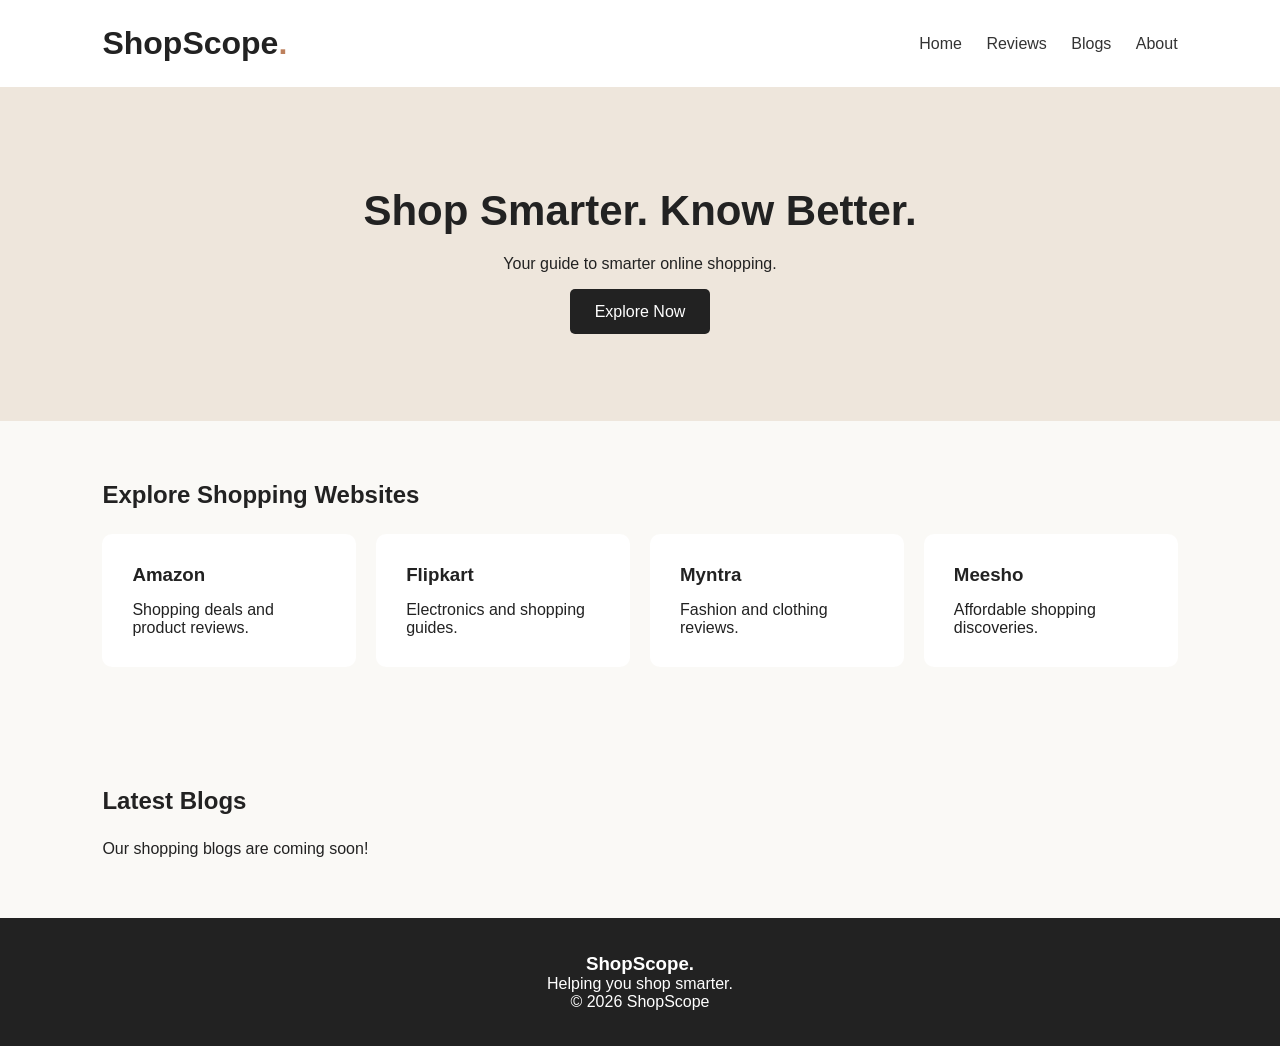
==== index.html @ 6e8a5ea9 "Add files via upload" ====
<!DOCTYPE html>
<html lang="en">
<head>
    <meta charset="UTF-8">
    <meta name="viewport" content="width=device-width, initial-scale=1.0">
    <title>ShopScope - Shop Smarter</title>
    <link rel="stylesheet" href="style.css">
</head>
<body>

    <header>
        <h1>ShopScope<span>.</span></h1>
        <nav>
            <a href="#">Home</a>
            <a href="#reviews">Reviews</a>
            <a href="#blogs">Blogs</a>
            <a href="#about">About</a>
        </nav>
    </header>

    <section class="hero">
        <h2>Shop Smarter. Know Better.</h2>
        <p>Your guide to smarter online shopping.</p>
        <a href="#reviews" class="btn">Explore Now</a>
    </section>

    <section id="reviews">
        <h2>Explore Shopping Websites</h2>

        <div class="cards">
            <div class="card">
                <h3>Amazon</h3>
                <p>Shopping deals and product reviews.</p>
            </div>

            <div class="card">
                <h3>Flipkart</h3>
                <p>Electronics and shopping guides.</p>
            </div>

            <div class="card">
                <h3>Myntra</h3>
                <p>Fashion and clothing reviews.</p>
            </div>

            <div class="card">
                <h3>Meesho</h3>
                <p>Affordable shopping discoveries.</p>
            </div>
        </div>
    </section>

    <section id="blogs">
        <h2>Latest Blogs</h2>
        <p>Our shopping blogs are coming soon!</p>
    </section>

    <footer id="about">
        <h3>ShopScope.</h3>
        <p>Helping you shop smarter.</p>
        <p>© 2026 ShopScope</p>
    </footer>

    <script src="script.js"></script>
</body>
</html>
---- style.css ----
* {
    margin: 0;
    padding: 0;
    box-sizing: border-box;
}

body {
    font-family: Arial, sans-serif;
    background: #faf9f6;
    color: #222;
}

header {
    display: flex;
    justify-content: space-between;
    align-items: center;
    padding: 25px 8%;
    background: white;
}

header h1 span {
    color: #bd805c;
}

nav a {
    text-decoration: none;
    color: #333;
    margin-left: 20px;
}

.hero {
    text-align: center;
    padding: 100px 20px;
    background: #eee6dc;
}

.hero h2 {
    font-size: 42px;
    margin-bottom: 20px;
}

.hero p {
    margin-bottom: 30px;
}

.btn {
    background: #222;
    color: white;
    padding: 14px 25px;
    text-decoration: none;
    border-radius: 5px;
}

#reviews, #blogs {
    padding: 60px 8%;
}

#reviews h2, #blogs h2 {
    margin-bottom: 25px;
}

.cards {
    display: grid;
    grid-template-columns: repeat(4, 1fr);
    gap: 20px;
}

.card {
    background: white;
    padding: 30px;
    border-radius: 10px;
}

.card h3 {
    margin-bottom: 15px;
}

footer {
    background: #222;
    color: white;
    padding: 35px;
    text-align: center;
}

@media (max-width: 700px) {
    header {
        flex-direction: column;
        gap: 20px;
    }

    .cards {
        grid-template-columns: repeat(2, 1fr);
    }

    .hero h2 {
        font-size: 30px;
    }
}
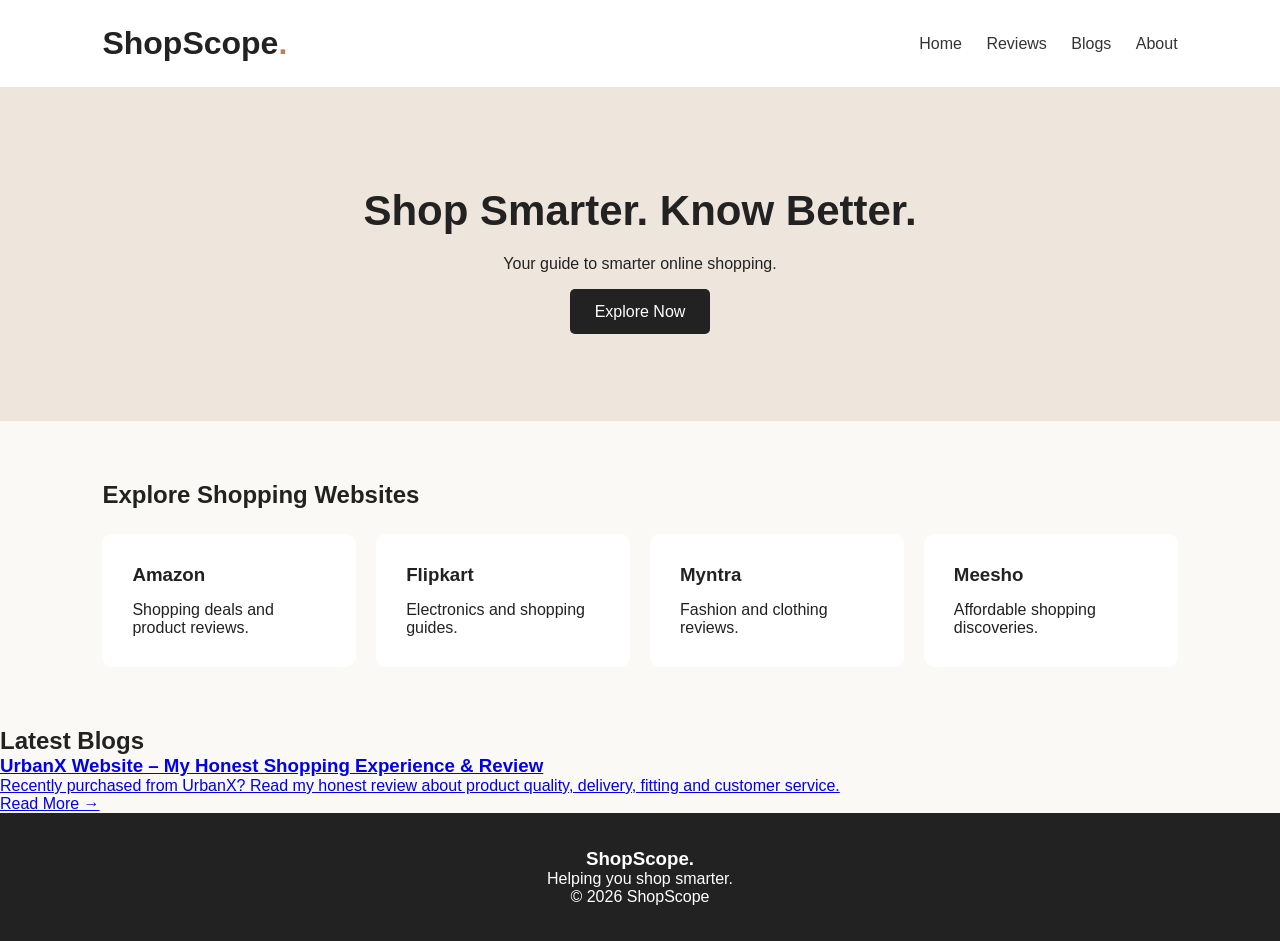
==== commit d2b52dd5: "Add files via upload" ====
--- a/index.html
+++ b/index.html
@@ -3,7 +3,7 @@
 <head>
     <meta charset="UTF-8">
     <meta name="viewport" content="width=device-width, initial-scale=1.0">
-    <title>ShopScope - Shop Smarter</title>
+    <title>Review Center - Shop Smarter</title>
     <link rel="stylesheet" href="style.css">
 </head>
 <body>
@@ -50,9 +50,31 @@
         </div>
     </section>
 
-    <section id="blogs">
-        <h2>Latest Blogs</h2>
-        <p>Our shopping blogs are coming soon!</p>
+    <section 
+<section class="latest-blogs" id="latest-blogs">
+
+    <h2>Latest Blogs</h2>
+
+    <div class="blog-card">
+
+        <a href="first.blog.html" class="blog-link">
+
+            <h3>UrbanX Website – My Honest Shopping Experience & Review</h3>
+
+            <p>
+                Recently purchased from UrbanX?
+                Read my honest review about product quality,
+                delivery, fitting and customer service.
+            </p>
+
+            <span>Read More →</span>
+
+        </a>
+
+    </div>
+
+</section>
+
     </section>
 
     <footer id="about">
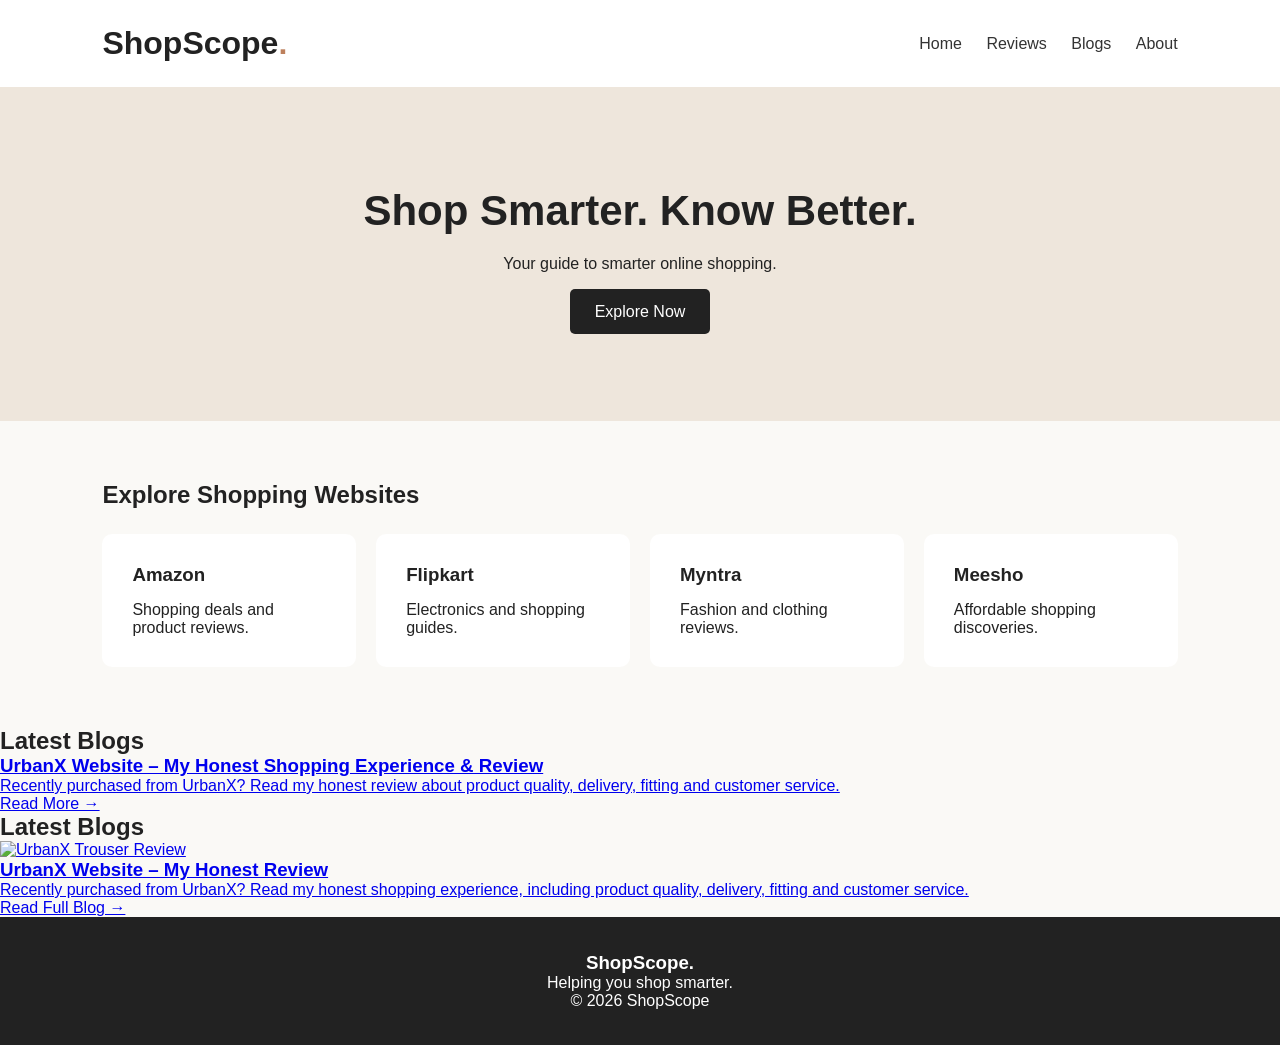
==== commit 54c48772: "Add files via upload" ====
--- a/index.html
+++ b/index.html
@@ -75,6 +75,40 @@
 
 </section>
 
+<section class="latest-blogs" id="latest-blogs">
+
+    <h2>Latest Blogs</h2>
+
+    <div class="blog-container">
+
+        <!-- FIRST BLOG -->
+
+        <div class="blog-card">
+
+            <a href="first.blog.html">
+
+                <img src="images/img 1.jpg"
+                     alt="UrbanX Trouser Review">
+
+                <h3>UrbanX Website – My Honest Review</h3>
+
+                <p>
+                    Recently purchased from UrbanX?
+                    Read my honest shopping experience,
+                    including product quality, delivery,
+                    fitting and customer service.
+                </p>
+
+                <span>Read Full Blog →</span>
+
+            </a>
+
+        </div>
+
+    </div>
+
+</section>
+
     </section>
 
     <footer id="about">
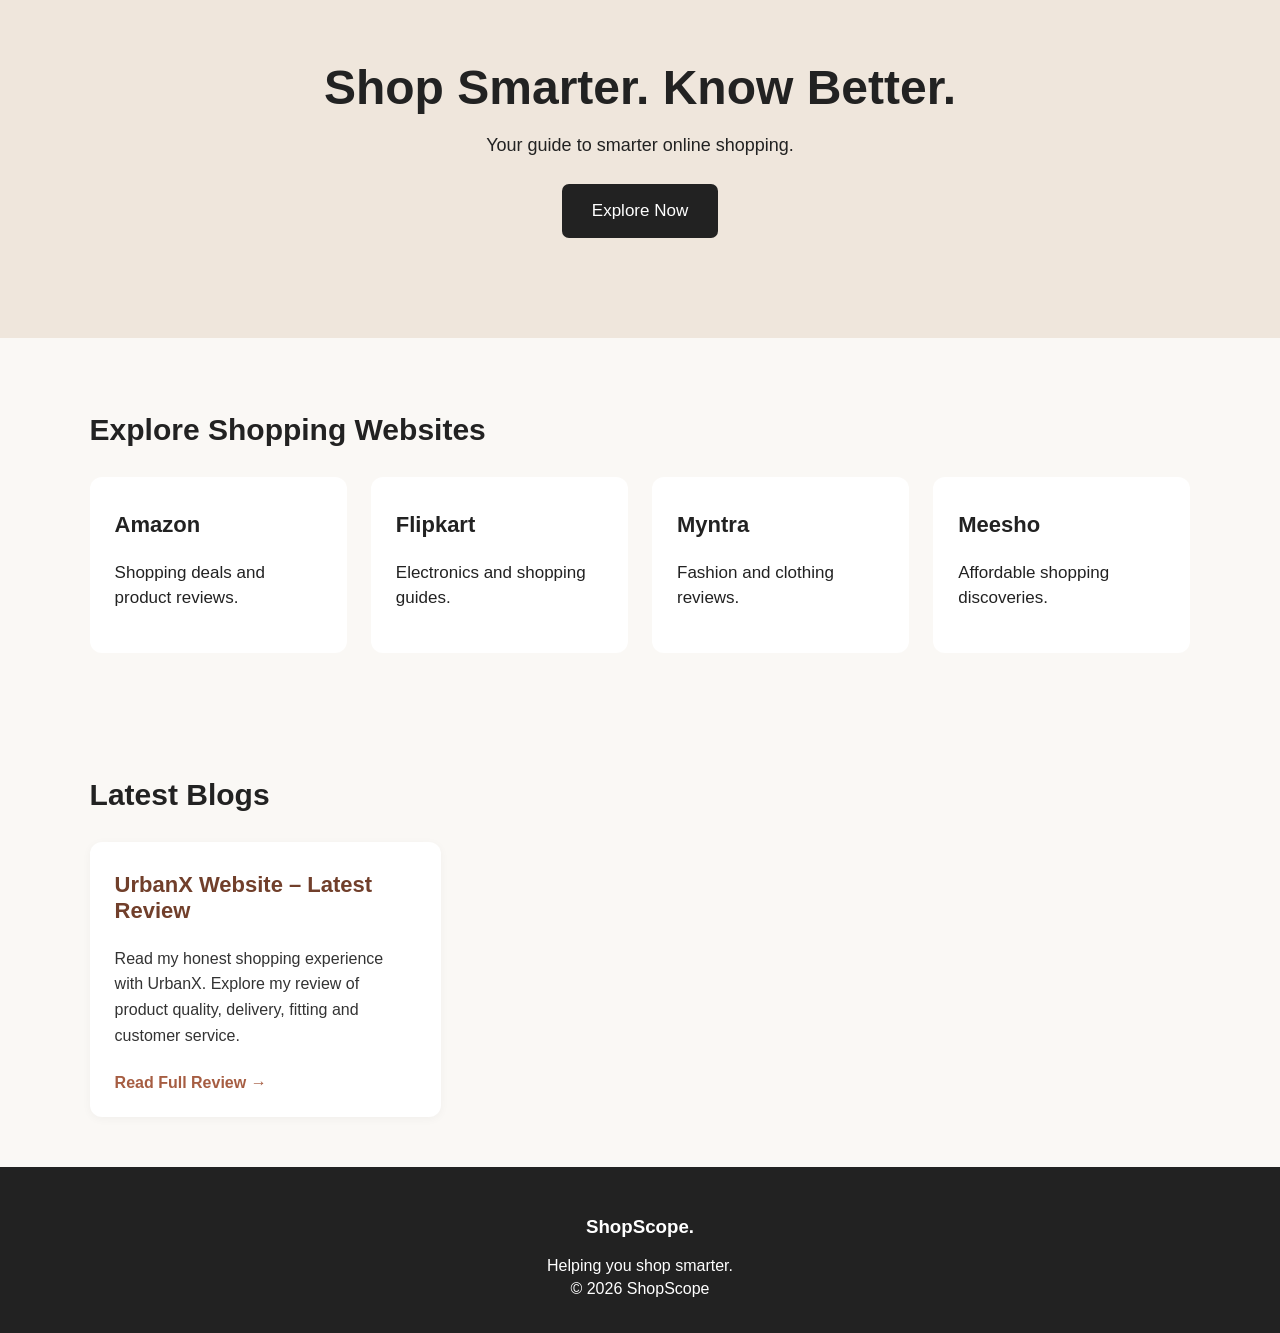
==== commit 3c54287e: "Add files via upload" ====
--- a/index.html
+++ b/index.html
@@ -1,122 +1,299 @@
+<!
 <!DOCTYPE html>
 <html lang="en">
+
 <head>
     <meta charset="UTF-8">
     <meta name="viewport" content="width=device-width, initial-scale=1.0">
-    <title>Review Center - Shop Smarter</title>
-    <link rel="stylesheet" href="style.css">
+
+    <title>ShopScope - Shop Smarter</title>
+
+    <style>
+
+        * {
+            box-sizing: border-box;
+        }
+
+        body {
+            margin: 0;
+            font-family: Arial, sans-serif;
+            background-color: #FAF8F5;
+            color: #222222;
+        }
+
+        /* HERO SECTION */
+
+        .hero {
+            background-color: #EFE6DC;
+            text-align: center;
+            padding: 60px 20px 100px;
+        }
+
+        .hero h1 {
+            font-size: 48px;
+            margin: 0 0 20px;
+            color: #222222;
+        }
+
+        .hero p {
+            font-size: 18px;
+        }
+
+        .hero button {
+            background-color: #222222;
+            color: white;
+            border: none;
+            padding: 17px 30px;
+            border-radius: 7px;
+            font-size: 17px;
+            cursor: pointer;
+            margin-top: 10px;
+        }
+
+        .hero button:hover {
+            background-color: #713F2B;
+        }
+
+        /* COMMON SECTION */
+
+        .section {
+            padding: 50px 7%;
+        }
+
+        .section h2 {
+            font-size: 30px;
+            margin-bottom: 30px;
+            color: #222222;
+        }
+
+        /* SHOPPING WEBSITE CARDS */
+
+        .website-container {
+            display: grid;
+            grid-template-columns: repeat(4, 1fr);
+            gap: 24px;
+        }
+
+        .website-card {
+            background-color: white;
+            padding: 25px;
+            border-radius: 12px;
+            min-height: 160px;
+            transition: 0.3s;
+        }
+
+        .website-card:hover {
+            transform: translateY(-5px);
+            box-shadow: 0 5px 15px rgba(0,0,0,0.08);
+        }
+
+        .website-card h3 {
+            font-size: 22px;
+            margin-top: 10px;
+        }
+
+        .website-card p {
+            font-size: 17px;
+            line-height: 1.5;
+        }
+
+        /* LATEST BLOGS */
+
+        .latest-blogs {
+            padding: 50px 7%;
+        }
+
+        .latest-blogs h2 {
+            font-size: 30px;
+            margin-bottom: 30px;
+        }
+
+        .blog-container {
+            display: grid;
+            grid-template-columns: repeat(3, minmax(0, 380px));
+            gap: 24px;
+        }
+
+        .blog-card {
+            background-color: white;
+            padding: 25px;
+            border-radius: 12px;
+            min-height: 190px;
+            box-shadow: 0 2px 10px rgba(0,0,0,0.04);
+            transition: 0.3s;
+        }
+
+        .blog-card:hover {
+            transform: translateY(-5px);
+            box-shadow: 0 5px 15px rgba(0,0,0,0.10);
+        }
+
+        .blog-card a {
+            text-decoration: none;
+            color: #222222;
+            display: block;
+        }
+
+        .blog-card h3 {
+            font-size: 22px;
+            color: #713F2B;
+            margin-top: 5px;
+        }
+
+        .blog-card p {
+            font-size: 16px;
+            line-height: 1.6;
+            color: #333333;
+        }
+
+        .blog-card span {
+            display: inline-block;
+            color: #A65D42;
+            font-weight: bold;
+            margin-top: 10px;
+        }
+
+        /* FOOTER */
+
+        footer {
+            background-color: #222222;
+            color: white;
+            text-align: center;
+            padding: 30px;
+        }
+
+        footer p {
+            margin: 5px;
+        }
+
+        /* RESPONSIVE DESIGN */
+
+        @media (max-width: 900px) {
+            .website-container {
+                grid-template-columns: repeat(2, 1fr);
+            }
+
+            .blog-container {
+                grid-template-columns: 1fr;
+            }
+        }
+
+        @media (max-width: 600px) {
+            .hero h1 {
+                font-size: 32px;
+            }
+
+            .website-container {
+                grid-template-columns: 1fr;
+            }
+
+            .section,
+            .latest-blogs {
+                padding: 30px 6%;
+            }
+
+            .blog-card {
+                width: 100%;
+            }
+        }
+
+    </style>
+
 </head>
+
 <body>
 
-    <header>
-        <h1>ShopScope<span>.</span></h1>
-        <nav>
-            <a href="#">Home</a>
-            <a href="#reviews">Reviews</a>
-            <a href="#blogs">Blogs</a>
-            <a href="#about">About</a>
-        </nav>
+    <!-- HERO SECTION -->
+
+    <header class="hero">
+
+        <h1>Shop Smarter. Know Better.</h1>
+
+        <p>Your guide to smarter online shopping.</p>
+
+        <button onclick="document.getElementById('websites').scrollIntoView({behavior:'smooth'})">
+            Explore Now
+        </button>
+
     </header>
 
-    <section class="hero">
-        <h2>Shop Smarter. Know Better.</h2>
-        <p>Your guide to smarter online shopping.</p>
-        <a href="#reviews" class="btn">Explore Now</a>
-    </section>
-
-    <section id="reviews">
+
+    <!-- EXPLORE SHOPPING WEBSITES -->
+
+    <section class="section" id="websites">
+
         <h2>Explore Shopping Websites</h2>
 
-        <div class="cards">
-            <div class="card">
+        <div class="website-container">
+
+            <div class="website-card">
                 <h3>Amazon</h3>
                 <p>Shopping deals and product reviews.</p>
             </div>
 
-            <div class="card">
+            <div class="website-card">
                 <h3>Flipkart</h3>
                 <p>Electronics and shopping guides.</p>
             </div>
 
-            <div class="card">
+            <div class="website-card">
                 <h3>Myntra</h3>
                 <p>Fashion and clothing reviews.</p>
             </div>
 
-            <div class="card">
+            <div class="website-card">
                 <h3>Meesho</h3>
                 <p>Affordable shopping discoveries.</p>
             </div>
+
         </div>
+
     </section>
 
-    <section 
-<section class="latest-blogs" id="latest-blogs">
-
-    <h2>Latest Blogs</h2>
-
-    <div class="blog-card">
-
-        <a href="first.blog.html" class="blog-link">
-
-            <h3>UrbanX Website – My Honest Shopping Experience & Review</h3>
-
-            <p>
-                Recently purchased from UrbanX?
-                Read my honest review about product quality,
-                delivery, fitting and customer service.
-            </p>
-
-            <span>Read More →</span>
-
-        </a>
-
-    </div>
-
-</section>
-
-<section class="latest-blogs" id="latest-blogs">
-
-    <h2>Latest Blogs</h2>
-
-    <div class="blog-container">
-
-        <!-- FIRST BLOG -->
-
-        <div class="blog-card">
-
-            <a href="first.blog.html">
-
-                <img src="images/img 1.jpg"
-                     alt="UrbanX Trouser Review">
-
-                <h3>UrbanX Website – My Honest Review</h3>
-
-                <p>
-                    Recently purchased from UrbanX?
-                    Read my honest shopping experience,
-                    including product quality, delivery,
-                    fitting and customer service.
-                </p>
-
-                <span>Read Full Blog →</span>
-
-            </a>
+
+    <!-- LATEST BLOGS - ONLY ONE SECTION -->
+
+    <section class="latest-blogs" id="latest-blogs">
+
+        <h2>Latest Blogs</h2>
+
+        <div class="blog-container">
+
+            <div class="blog-card">
+
+                <a href="first.blog.html">
+
+                    <h3>UrbanX Website – Latest Review</h3>
+
+                    <p>
+                        Read my honest shopping experience with UrbanX.
+                        Explore my review of product quality, delivery,
+                        fitting and customer service.
+                    </p>
+
+                    <span>Read Full Review →</span>
+
+                </a>
+
+            </div>
 
         </div>
 
-    </div>
-
-</section>
-
     </section>
 
-    <footer id="about">
+
+    <!-- FOOTER -->
+
+    <footer>
+
         <h3>ShopScope.</h3>
+
         <p>Helping you shop smarter.</p>
+
         <p>© 2026 ShopScope</p>
+
     </footer>
 
-    <script src="script.js"></script>
 </body>
-</html>+
+</html>
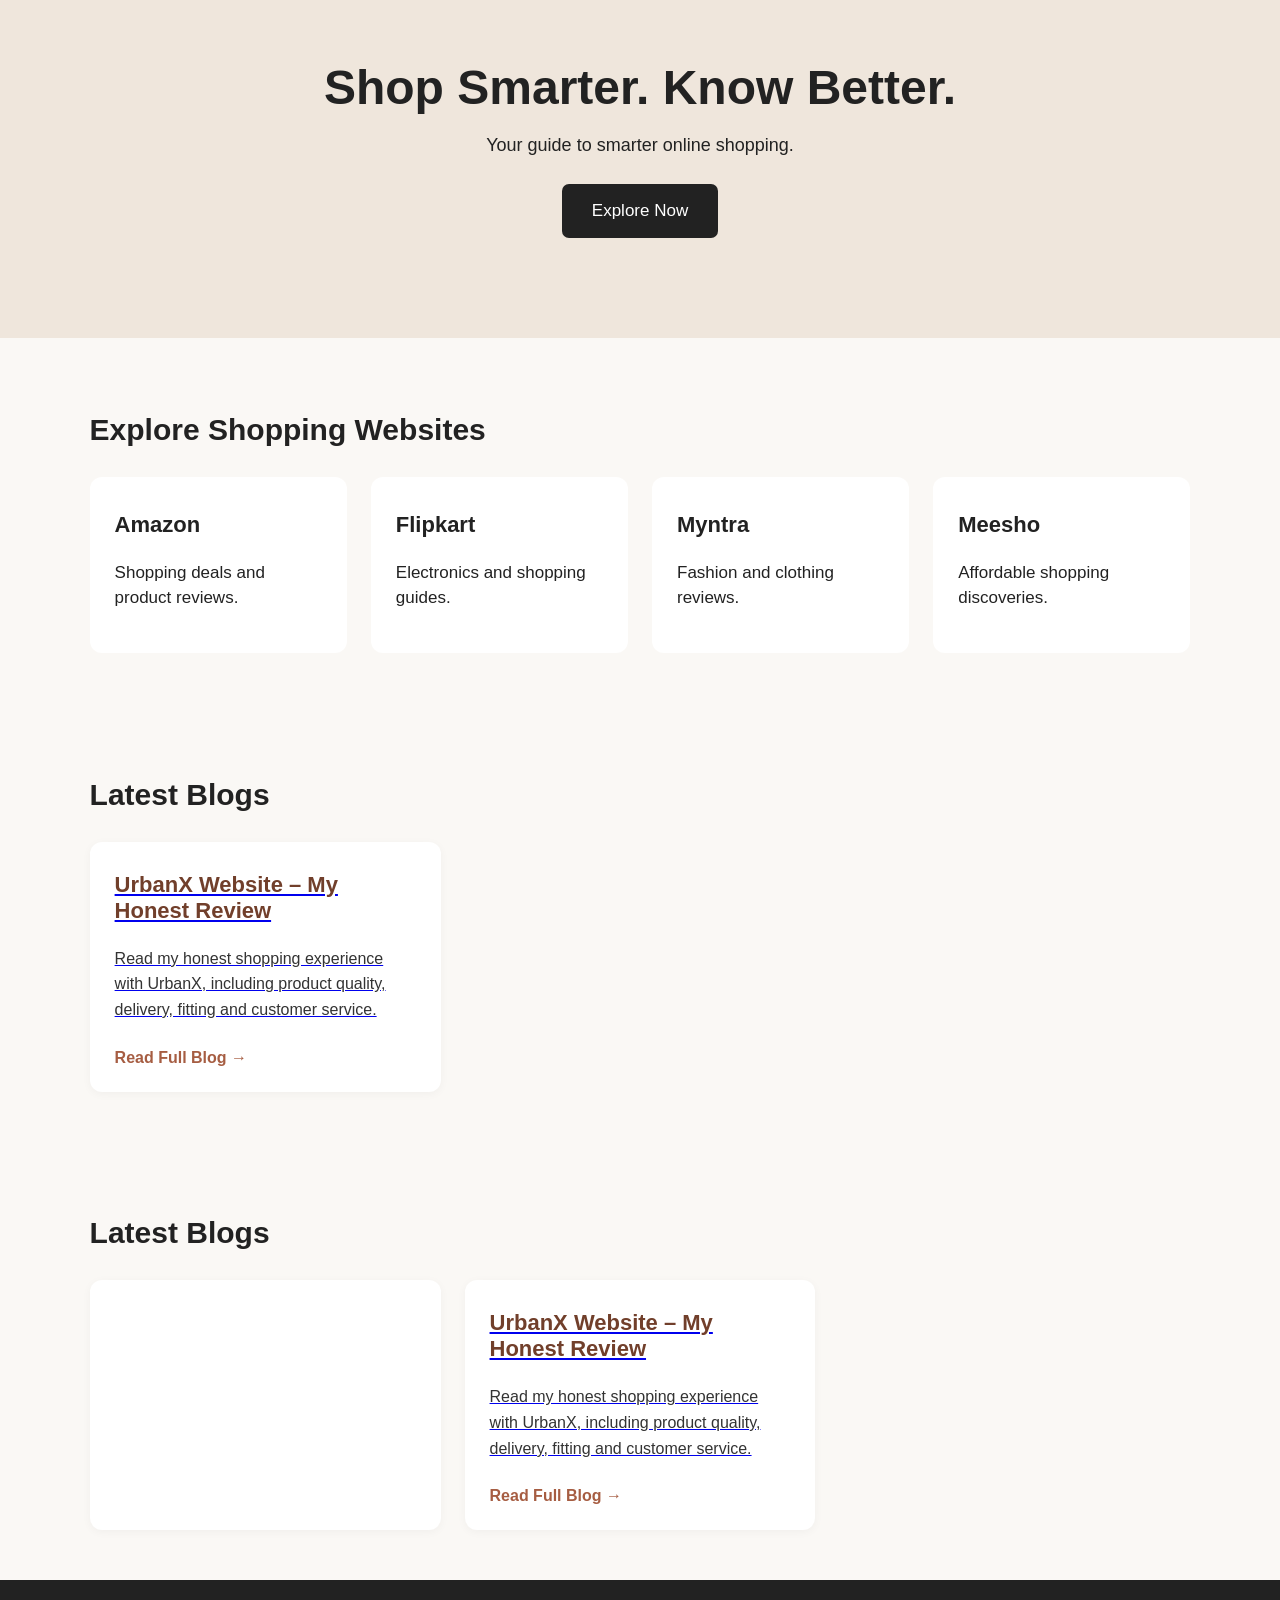
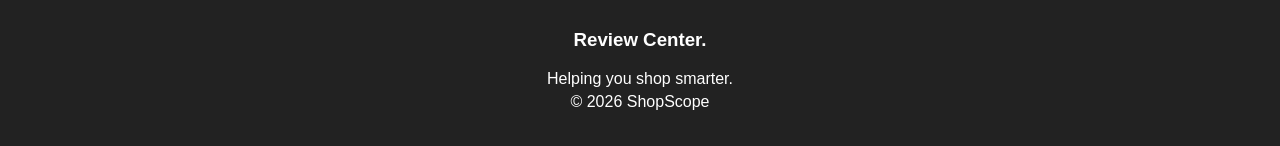
==== commit c183506c: "Add files via upload" ====
--- a/index.html
+++ b/index.html
@@ -6,7 +6,7 @@
     <meta charset="UTF-8">
     <meta name="viewport" content="width=device-width, initial-scale=1.0">
 
-    <title>ShopScope - Shop Smarter</title>
+    <title>Review Center - Shop Smarter</title>
 
     <style>
 
@@ -253,31 +253,57 @@
 
     <!-- LATEST BLOGS - ONLY ONE SECTION -->
 
-    <section class="latest-blogs" id="latest-blogs">
-
-        <h2>Latest Blogs</h2>
-
-        <div class="blog-container">
-
-            <div class="blog-card">
-
-                <a href="first.blog.html">
-
-                    <h3>UrbanX Website – Latest Review</h3>
-
-                    <p>
-                        Read my honest shopping experience with UrbanX.
-                        Explore my review of product quality, delivery,
-                        fitting and customer service.
-                    </p>
-
-                    <span>Read Full Review →</span>
-
-                </a>
-
-            </div>
-
-        </div>
+    <section 
+<!-- LATEST BLOGS SECTION -->
+<section class="latest-blogs" id="latest-blogs">
+
+    <h2>Latest Blogs</h2>
+
+    <div class="blog-container">
+
+        <a href="first.blog.html" class="blog-card">
+
+            <h3>UrbanX Website – My Honest Review</h3>
+
+            <p>
+                Read my honest shopping experience with UrbanX,
+                including product quality, delivery, fitting
+                and customer service.
+            </p>
+
+            <span>Read Full Blog →</span>
+
+        </a>
+
+    </div>
+
+</section>
+
+<!-- LATEST BLOGS SECTION -->
+<section class="latest-blogs" id="latest-blogs">
+
+    <h2>Latest Blogs</h2>
+
+    <div class="blog-container">
+
+        <a href="first.blog.html" class="blog-card">
+            <a href="second.blog.html" class="blog-card">
+
+            <h3>UrbanX Website – My Honest Review</h3>
+
+            <p>
+                Read my honest shopping experience with UrbanX,
+                including product quality, delivery, fitting
+                and customer service.
+            </p>
+
+            <span>Read Full Blog →</span>
+
+        </a>
+
+    </div>
+
+</section>
 
     </section>
 
@@ -286,7 +312,7 @@
 
     <footer>
 
-        <h3>ShopScope.</h3>
+        <h3>Review Center.</h3>
 
         <p>Helping you shop smarter.</p>
 
